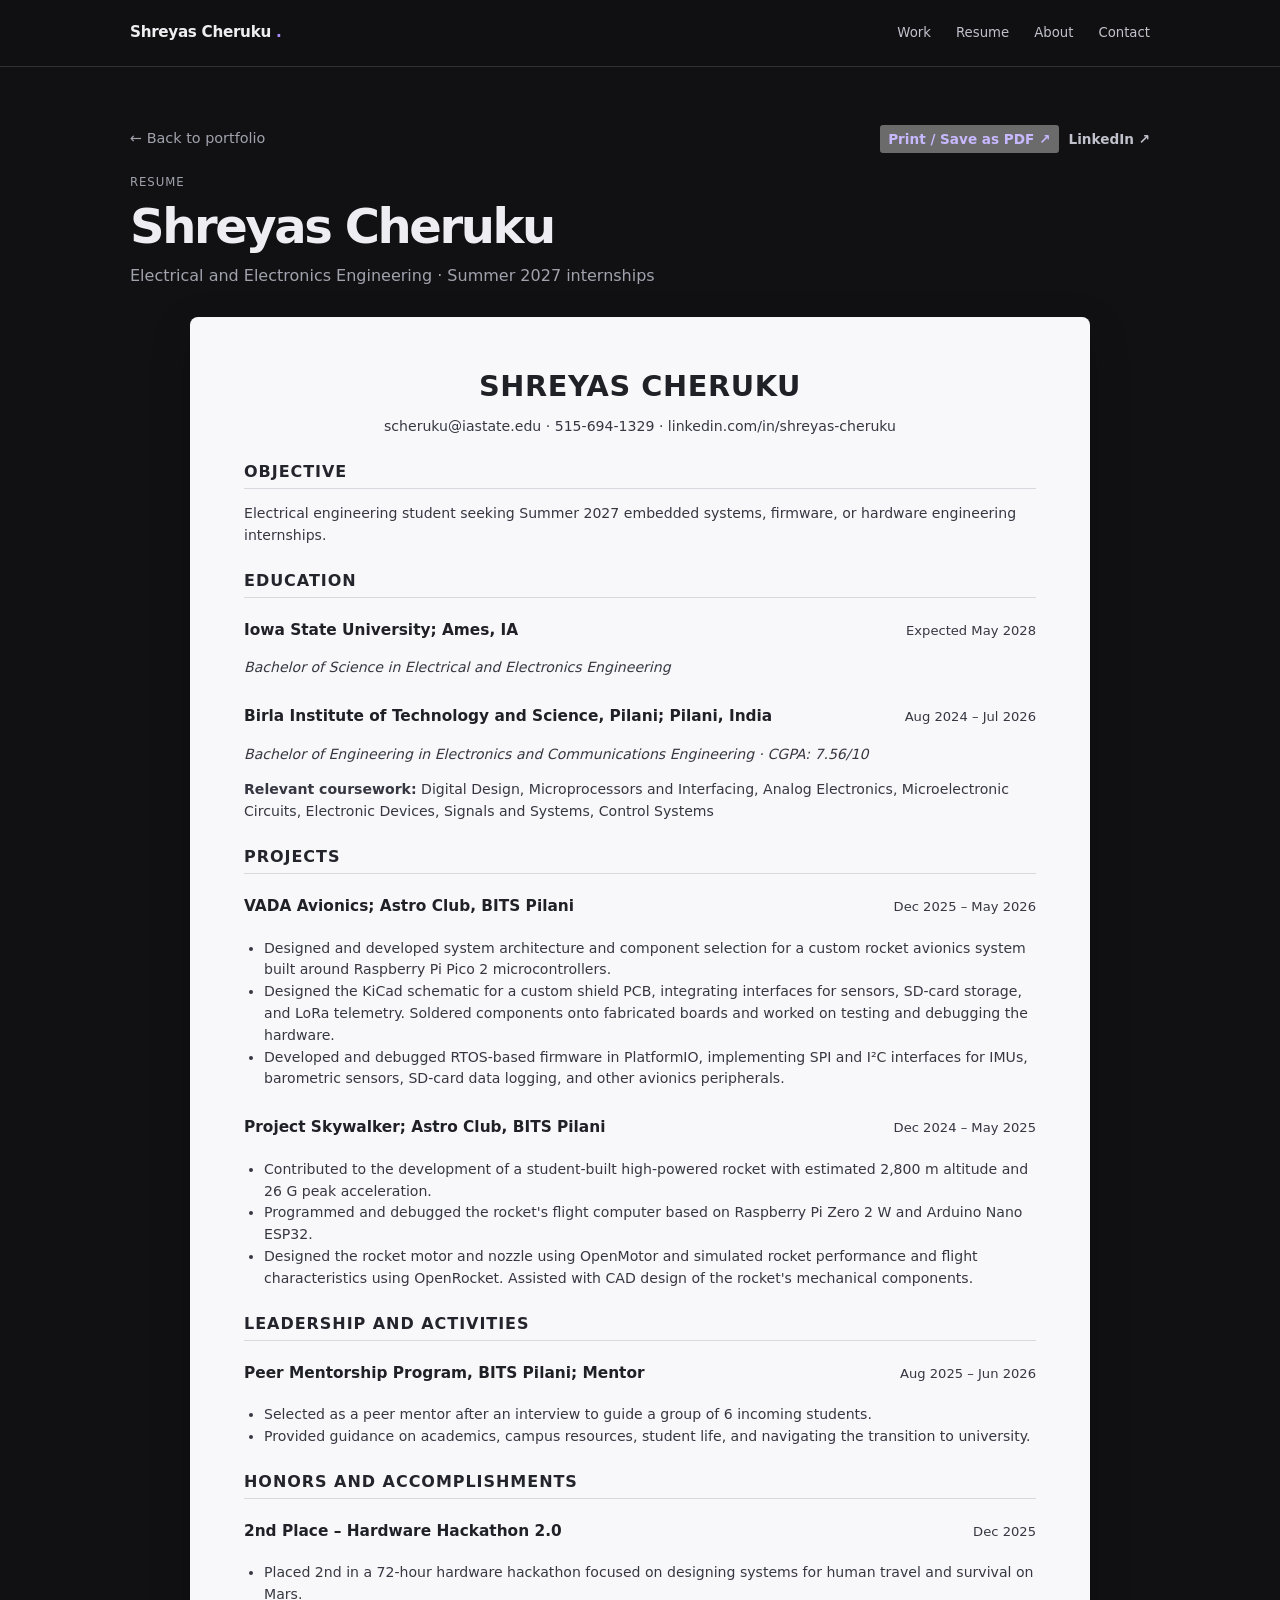
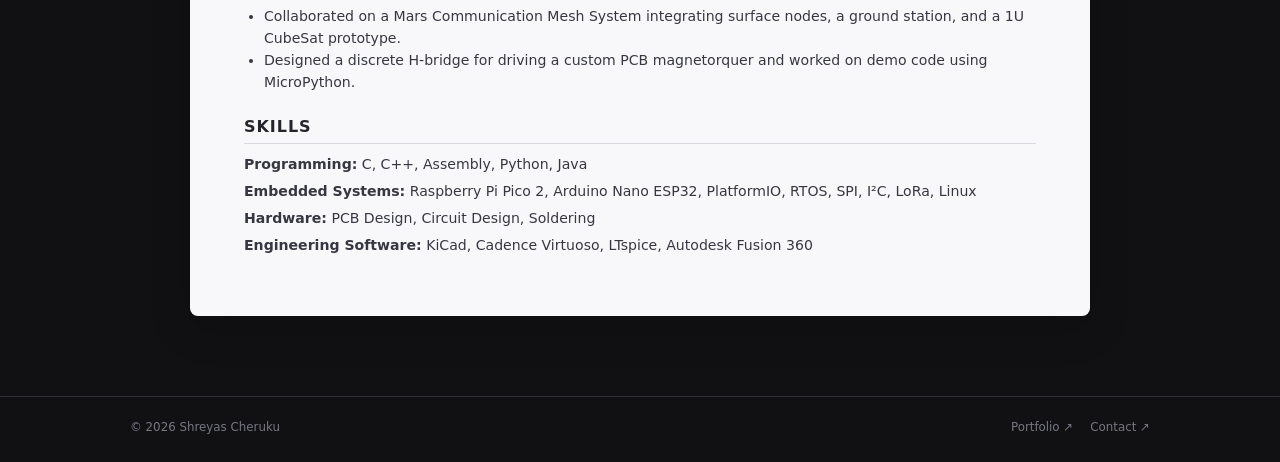
==== resume.html @ 744cbdbd "Add public resume page for portfolio assignment" ====
<!doctype html>
<html lang="en">
<head>
  <meta charset="utf-8">
  <meta name="viewport" content="width=device-width, initial-scale=1">
  <meta name="theme-color" content="#111114">
  <meta name="description" content="Resume of Shreyas Cheruku, electrical and electronics engineering student seeking Summer 2027 internships.">
  <title>Resume | Shreyas Cheruku</title>
  <link rel="stylesheet" href="styles.css?v=5">
  <style>
    .resume-page { padding-top: 58px; padding-bottom: 80px; }
    .resume-head { display:flex; align-items:flex-start; justify-content:space-between; gap:24px; margin-bottom:28px; }
    .resume-head h1 { margin:8px 0 10px; font-size:clamp(2rem,5vw,3rem); letter-spacing:-.05em; }
    .resume-head p { color:var(--muted); margin:0; }
    .resume-actions { display:flex; gap:10px; flex-wrap:wrap; }
    .resume-sheet { background:#f8f8fa; color:#202027; border-radius:8px; padding:clamp(22px,5vw,54px); max-width:900px; margin:0 auto; box-shadow:0 12px 40px rgba(0,0,0,.18); }
    .resume-sheet h2 { font-size:1rem; text-transform:uppercase; letter-spacing:.06em; margin:24px 0 10px; padding-bottom:6px; border-bottom:1px solid #d8d8df; color:#24242c; }
    .resume-sheet h3 { font-size:.96rem; margin:0; color:#202027; }
    .resume-sheet p,.resume-sheet li { font-size:.88rem; line-height:1.55; color:#373742; }
    .resume-name { text-align:center; font-size:1.8rem!important; letter-spacing:.02em!important; margin:0 0 5px!important; }
    .resume-contact { text-align:center; overflow-wrap:anywhere; }
    .resume-entry { margin-bottom:15px; }
    .resume-entry-head { display:flex; justify-content:space-between; gap:14px; align-items:baseline; }
    .resume-date { white-space:nowrap; font-size:.82rem!important; }
    .resume-sub { margin:3px 0!important; font-style:italic; }
    .resume-sheet ul { padding-left:20px; margin:7px 0 0; }
    .resume-skills p { margin:5px 0; }
    .resume-back { color:var(--muted); font-size:.9rem; }
    @media(max-width:600px) { .resume-head { flex-direction:column; } .resume-entry-head { align-items:flex-start; flex-direction:column; gap:0; } .resume-date { white-space:normal; } }
    @media print {
      body { background:white!important; color:#202027!important; }
      .topbar,.resume-head,.footer { display:none!important; }
      .resume-page { padding:0!important; }
      .resume-sheet { max-width:none; box-shadow:none; border-radius:0; padding:0; }
      .resume-sheet h2 { break-after:avoid; }
      .resume-entry { break-inside:avoid; }
      @page { size:letter; margin:.55in; }
    }
  </style>
</head>
<body>
  <header class="topbar">
    <nav class="nav wrap" aria-label="Main navigation">
      <a class="brand" href="index.html">Shreyas Cheruku <span class="brand-dot">.</span></a>
      <button class="menu-toggle" aria-expanded="false" aria-controls="nav-links">Menu</button>
      <div class="nav-links" id="nav-links">
        <a href="index.html#projects">Work</a><a href="resume.html" aria-current="page">Resume</a><a href="index.html#about">About</a><a href="index.html#contact">Contact</a>
      </div>
    </nav>
  </header>
  <main class="resume-page wrap">
    <div class="resume-head">
      <div><a class="resume-back" href="index.html">← Back to portfolio</a><p class="eyebrow" style="margin-top:22px">Resume</p><h1>Shreyas Cheruku</h1><p>Electrical and Electronics Engineering · Summer 2027 internships</p></div>
      <div class="resume-actions"><button class="btn btn-primary" type="button" onclick="window.print()">Print / Save as PDF ↗</button><a class="btn btn-secondary" href="https://www.linkedin.com/in/shreyas-cheruku/" target="_blank" rel="noreferrer">LinkedIn ↗</a></div>
    </div>
    <article class="resume-sheet">
      <h1 class="resume-name">SHREYAS CHERUKU</h1>
      <p class="resume-contact">scheruku@iastate.edu · 515-694-1329 · <a href="https://www.linkedin.com/in/shreyas-cheruku/">linkedin.com/in/shreyas-cheruku</a></p>
      <h2>Objective</h2><p>Electrical engineering student seeking Summer 2027 embedded systems, firmware, or hardware engineering internships.</p>
      <h2>Education</h2>
      <div class="resume-entry"><div class="resume-entry-head"><h3>Iowa State University; Ames, IA</h3><p class="resume-date">Expected May 2028</p></div><p class="resume-sub">Bachelor of Science in Electrical and Electronics Engineering</p></div>
      <div class="resume-entry"><div class="resume-entry-head"><h3>Birla Institute of Technology and Science, Pilani; Pilani, India</h3><p class="resume-date">Aug 2024 – Jul 2026</p></div><p class="resume-sub">Bachelor of Engineering in Electronics and Communications Engineering · CGPA: 7.56/10</p><p><strong>Relevant coursework:</strong> Digital Design, Microprocessors and Interfacing, Analog Electronics, Microelectronic Circuits, Electronic Devices, Signals and Systems, Control Systems</p></div>
      <h2>Projects</h2>
      <div class="resume-entry"><div class="resume-entry-head"><h3>VADA Avionics; Astro Club, BITS Pilani</h3><p class="resume-date">Dec 2025 – May 2026</p></div><ul><li>Designed and developed system architecture and component selection for a custom rocket avionics system built around Raspberry Pi Pico 2 microcontrollers.</li><li>Designed the KiCad schematic for a custom shield PCB, integrating interfaces for sensors, SD-card storage, and LoRa telemetry. Soldered components onto fabricated boards and worked on testing and debugging the hardware.</li><li>Developed and debugged RTOS-based firmware in PlatformIO, implementing SPI and I²C interfaces for IMUs, barometric sensors, SD-card data logging, and other avionics peripherals.</li></ul></div>
      <div class="resume-entry"><div class="resume-entry-head"><h3>Project Skywalker; Astro Club, BITS Pilani</h3><p class="resume-date">Dec 2024 – May 2025</p></div><ul><li>Contributed to the development of a student-built high-powered rocket with estimated 2,800 m altitude and 26 G peak acceleration.</li><li>Programmed and debugged the rocket's flight computer based on Raspberry Pi Zero 2 W and Arduino Nano ESP32.</li><li>Designed the rocket motor and nozzle using OpenMotor and simulated rocket performance and flight characteristics using OpenRocket. Assisted with CAD design of the rocket's mechanical components.</li></ul></div>
      <h2>Leadership and activities</h2><div class="resume-entry"><div class="resume-entry-head"><h3>Peer Mentorship Program, BITS Pilani; Mentor</h3><p class="resume-date">Aug 2025 – Jun 2026</p></div><ul><li>Selected as a peer mentor after an interview to guide a group of 6 incoming students.</li><li>Provided guidance on academics, campus resources, student life, and navigating the transition to university.</li></ul></div>
      <h2>Honors and accomplishments</h2><div class="resume-entry"><div class="resume-entry-head"><h3>2nd Place – Hardware Hackathon 2.0</h3><p class="resume-date">Dec 2025</p></div><ul><li>Placed 2nd in a 72-hour hardware hackathon focused on designing systems for human travel and survival on Mars.</li><li>Collaborated on a Mars Communication Mesh System integrating surface nodes, a ground station, and a 1U CubeSat prototype.</li><li>Designed a discrete H-bridge for driving a custom PCB magnetorquer and worked on demo code using MicroPython.</li></ul></div>
      <h2>Skills</h2><div class="resume-skills"><p><strong>Programming:</strong> C, C++, Assembly, Python, Java</p><p><strong>Embedded Systems:</strong> Raspberry Pi Pico 2, Arduino Nano ESP32, PlatformIO, RTOS, SPI, I²C, LoRa, Linux</p><p><strong>Hardware:</strong> PCB Design, Circuit Design, Soldering</p><p><strong>Engineering Software:</strong> KiCad, Cadence Virtuoso, LTspice, Autodesk Fusion 360</p></div>
    </article>
  </main>
  <footer class="footer"><div class="wrap footer-inner"><span>© <span id="year"></span> Shreyas Cheruku</span><div><a href="index.html">Portfolio ↗</a><a href="index.html#contact">Contact ↗</a></div></div></footer>
  <script>
    document.querySelector('.menu-toggle').addEventListener('click', () => {
      const nav = document.querySelector('.nav-links');
      const open = nav.classList.toggle('open');
      document.querySelector('.menu-toggle').setAttribute('aria-expanded', String(open));
    });
    document.getElementById('year').textContent = new Date().getFullYear();
  </script>
</body>
</html>
---- styles.css ----
:root {
  color-scheme: dark;
  --bg: #111114;
  --surface: #17171c;
  --text: #eeeeF2;
  --muted: #a2a2ad;
  --subtle: #777783;
  --line: #303038;
  --purple: #a78bfa;
  --blue: #78aaf4;
  --max: 1020px;
}
* { box-sizing: border-box; }
html { scroll-behavior: smooth; scroll-padding-top: 82px; }
body { margin: 0; background: var(--bg); color: var(--text); font-family: Inter, ui-sans-serif, system-ui, -apple-system, BlinkMacSystemFont, "Segoe UI", sans-serif; line-height: 1.65; }
a { color: inherit; text-decoration: none; }
button { font: inherit; }
.wrap { width: min(var(--max), calc(100% - 44px)); margin: 0 auto; }
.topbar { position: sticky; top: 0; z-index: 10; background: rgba(17,17,20,.96); border-bottom: 1px solid var(--line); }
.nav { min-height: 66px; display: flex; align-items: center; justify-content: space-between; gap: 22px; }
.brand { font-size: .95rem; font-weight: 650; letter-spacing: -.02em; white-space: nowrap; }
.brand-dot { color: var(--purple); }
.nav-links { display: flex; align-items: center; gap: 25px; color: #c2c2cc; font-size: .83rem; }
.nav-links a { transition: color .15s ease; }
.nav-links a:hover, .footer a:hover { color: var(--purple); }
.menu-toggle { display: none; border: 1px solid var(--line); border-radius: 6px; background: transparent; color: var(--text); padding: 6px 10px; }
.hero { padding-top: 82px; padding-bottom: 55px; }
.hero-content { max-width: 760px; }
.eyebrow { color: var(--purple); font-size: .73rem; letter-spacing: .08em; text-transform: uppercase; margin: 0 0 10px; }
h1, .hero-title { max-width: 100%; font-size: clamp(2.6rem, 6vw, 4rem); line-height: 1.08; letter-spacing: -.055em; margin: 0 0 20px; font-weight: 680; overflow-wrap: normal; }
.hero-copy { max-width: 720px; margin: 0; color: #b7b7c1; font-size: .98rem; line-height: 1.85; }
.availability { display: inline-block; margin: 17px 0 0; color: #d0c2ff; font-size: .84rem; }
.hero-actions { display: flex; align-items: center; flex-wrap: wrap; gap: 18px; margin-top: 23px; }
.btn { display: inline-flex; align-items: center; gap: 7px; font-size: .85rem; font-weight: 600; transition: color .15s ease, border-color .15s ease; }
.btn-primary { color: #c8b8ff; }
.btn-secondary { color: #c1c1cc; }
.btn:hover { color: var(--blue); }
.hero-facts { display: grid; grid-template-columns: minmax(0, .8fr) minmax(0, 1.25fr) minmax(0, 1.4fr); gap: 22px; border-top: 1px solid var(--line); margin-top: 32px; padding-top: 18px; max-width: 850px; }
.hero-facts div { display: flex; flex-direction: column; align-items: flex-start; gap: 4px; min-width: 0; }
.hero-facts span { color: var(--subtle); font-size: .75rem; }
.hero-facts strong { display: block; font-size: .84rem; line-height: 1.5; font-weight: 550; color: #dedee5; }
.section { padding-top: 61px; padding-bottom: 20px; }
.section-heading { display: flex; justify-content: space-between; align-items: end; gap: 30px; margin-bottom: 24px; }
.section-heading .eyebrow { margin-bottom: 5px; }
h2 { font-size: clamp(1.55rem, 3.4vw, 2.1rem); line-height: 1.25; letter-spacing: -.045em; margin: 0; font-weight: 630; }
.section-heading > p { max-width: 380px; margin: 0 0 3px; color: var(--muted); font-size: .84rem; }
.project-list { border-top: 1px solid var(--line); }
.project { display: grid; grid-template-columns: 190px minmax(0, 1fr); gap: 30px; padding: 23px 0 25px; border-bottom: 1px solid var(--line); }
.project-meta { display: flex; flex-direction: column; gap: 5px; color: var(--muted); font-size: .77rem; }
.project-meta span:last-child { color: var(--subtle); font-family: ui-monospace, SFMono-Regular, Menlo, monospace; font-size: .72rem; }
.project-main h3, .timeline-item h3 { font-size: 1.06rem; font-weight: 630; letter-spacing: -.02em; margin: -4px 0 7px; }
.project-main > p, .timeline-item > div > p, .about-copy p { color: var(--muted); font-size: .86rem; line-height: 1.8; margin: 0; }
.tags { display: flex; flex-wrap: wrap; gap: 6px 8px; margin-top: 12px; }
.tags span { color: #c3c0d0; background: #202027; border: 1px solid #34323f; border-radius: 4px; padding: 3px 7px; font-size: .68rem; }
.project-main .contribution { margin-top: 12px; font-size: .8rem; }
.contribution strong { color: #e0dfe8; font-weight: 600; }
.timeline { border-top: 1px solid var(--line); }
.timeline-item { display: grid; grid-template-columns: 55px minmax(0, 1fr); gap: 20px; padding: 22px 0; border-bottom: 1px solid var(--line); }
.timeline-index { color: var(--purple); font-family: ui-monospace, SFMono-Regular, Menlo, monospace; font-size: .76rem; padding-top: 2px; }
.timeline-item h3 { margin: 0 0 4px; }
.timeline-item .timeline-sub { color: #d0c1ff; font-size: .78rem; margin-bottom: 7px; }
.skills-grid { display: grid; grid-template-columns: repeat(4, minmax(0, 1fr)); gap: 25px; border-top: 1px solid var(--line); padding-top: 21px; }
.skill-group h3 { font-size: .87rem; font-weight: 620; margin: 0 0 8px; }
.skill-group p { color: var(--muted); font-size: .81rem; line-height: 1.85; margin: 0; }
.about-grid { display: grid; grid-template-columns: .9fr 1.1fr; gap: 60px; border-top: 1px solid var(--line); padding-top: 22px; }
.about-copy p + p { margin-top: 13px; }
.education-list { display: flex; flex-direction: column; gap: 22px; }
.education-item { display: flex; gap: 14px; align-items: flex-start; }
.school-mark { display: grid; place-items: center; flex: 0 0 39px; height: 39px; border: 1px solid #393544; border-radius: 5px; color: #c9b8ff; font-size: .65rem; font-weight: 700; }
.education-item h3 { font-size: .9rem; font-weight: 620; margin: 0 0 2px; }
.education-item p { color: #c5c5ce; font-size: .82rem; margin: 0; }
.education-item div > span { display: block; color: var(--subtle); font-size: .74rem; margin-top: 3px; }
.contact-section { padding-top: 76px; padding-bottom: 65px; }
.contact-section h2 { max-width: 650px; font-size: clamp(1.8rem, 4vw, 2.6rem); }
.contact-copy { max-width: 630px; color: var(--muted); font-size: .88rem; margin: 12px 0 0; }
.footer { border-top: 1px solid var(--line); color: var(--subtle); font-size: .74rem; padding: 21px 0 25px; }
.footer-inner { display: flex; align-items: center; justify-content: space-between; flex-wrap: wrap; gap: 15px; }
.footer-inner div { display: flex; flex-wrap: wrap; gap: 17px; }
@media (max-width: 760px) {
  .nav-links { gap: 15px; }
  .project { grid-template-columns: 145px minmax(0, 1fr); gap: 20px; }
  .skills-grid { grid-template-columns: repeat(2, minmax(0, 1fr)); row-gap: 24px; }
  .about-grid { gap: 30px; }
}
@media (max-width: 600px) {
  .wrap { width: min(var(--max), calc(100% - 32px)); }
  .nav { min-height: 60px; }
  .menu-toggle { display: block; }
  .nav-links { display: none; position: absolute; top: 60px; left: 0; right: 0; padding: 8px 20px 16px; background: var(--bg); border-bottom: 1px solid var(--line); flex-direction: column; align-items: stretch; gap: 0; }
  .nav-links.open { display: flex; }
  .nav-links a { padding: 10px 0; }
  .hero { padding-top: 58px; padding-bottom: 35px; }
  h1, .hero-title { font-size: clamp(2.6rem, 11vw, 3.7rem); line-height: 1.05; letter-spacing: -.06em; max-width: 100%; }
  .hero-facts { grid-template-columns: repeat(2, minmax(0, 1fr)); gap: 17px 20px; margin-top: 30px; }
  .hero-facts div:last-child { grid-column: 1 / -1; }
  .section { padding-top: 48px; }
  .section-heading { display: block; }
  .section-heading > p { margin-top: 10px; }
  .project { grid-template-columns: 1fr; gap: 8px; padding: 19px 0 21px; }
  .project-meta { flex-direction: row; align-items: center; justify-content: space-between; }
  .project-main h3 { margin-top: 0; }
  .skills-grid { grid-template-columns: 1fr 1fr; gap: 22px 17px; }
  .about-grid { grid-template-columns: 1fr; gap: 25px; }
  .timeline-item { grid-template-columns: 30px minmax(0, 1fr); gap: 12px; }
  .contact-section { padding-top: 58px; padding-bottom: 50px; }
  .footer-inner { align-items: flex-start; flex-direction: column; }
}
@media (prefers-reduced-motion: reduce) { html { scroll-behavior: auto; } }


/* Project detail modal */
.hero-facts { grid-template-columns: minmax(0, .8fr) minmax(0, 1.25fr) minmax(0, 1.6fr); }
.hero-facts strong { overflow-wrap: anywhere; }
.project-detail-link { display: inline-flex; margin-top: 14px; padding: 0; border: 0; background: none; color: #c5b4ff; font: inherit; font-size: .81rem; font-weight: 600; cursor: pointer; }
.project-detail-link:hover { color: var(--blue); }
.project-detail-link:focus-visible, .modal-dialog button:focus-visible { outline: 2px solid var(--blue); outline-offset: 4px; }
.project-modal[hidden] { display: none; }
.project-modal { position: fixed; inset: 0; z-index: 50; display: grid; place-items: center; padding: 24px; }
.modal-backdrop { position: absolute; inset: 0; background: rgba(4,4,9,.82); backdrop-filter: blur(4px); }
.modal-dialog { position: relative; width: min(900px, 100%); max-height: min(800px, calc(100vh - 48px)); overflow: auto; padding: 30px 34px 22px; border: 1px solid #3a3946; border-radius: 9px; background: #17171d; box-shadow: 0 24px 80px rgba(0,0,0,.4); }
.modal-topline { display: flex; justify-content: space-between; align-items: center; gap: 20px; padding-bottom: 15px; border-bottom: 1px solid var(--line); color: var(--subtle); font-size: .72rem; letter-spacing: .04em; }
.modal-close { width: 38px; height: 38px; border: 1px solid #393845; border-radius: 5px; background: #202027; color: #dedde8; font-size: 1.5rem; line-height: 1; cursor: pointer; }
.modal-category { margin: 24px 0 7px; color: var(--purple); font-size: .72rem; letter-spacing: .06em; text-transform: uppercase; }
.modal-dialog h2 { font-size: clamp(1.7rem, 4vw, 2.45rem); letter-spacing: -.045em; }
.modal-subtitle { color: var(--subtle); font-size: .8rem; margin: 8px 0 23px; }
.modal-tabs { display: flex; gap: 26px; border-bottom: 1px solid var(--line); }
.modal-tabs button { position: relative; padding: 11px 0 12px; border: 0; background: none; color: var(--muted); font-size: .82rem; cursor: pointer; }
.modal-tabs button[aria-selected="true"] { color: #e9e4ff; }
.modal-tabs button[aria-selected="true"]::after { position: absolute; content: ""; height: 2px; left: 0; right: 0; bottom: -1px; background: var(--purple); }
.modal-content { min-height: 190px; padding: 23px 0 26px; color: #c1c1cb; font-size: .9rem; line-height: 1.8; }
.modal-content h3 { margin: 19px 0 7px; color: var(--text); font-size: 1rem; }
.modal-content p { margin: 0 0 13px; }
.modal-content ul { padding-left: 20px; margin: 8px 0 16px; }
.modal-content li { margin: 0 0 7px; padding-left: 3px; }
.modal-content li::marker { color: var(--purple); }
.modal-bottom { display: flex; align-items: center; justify-content: space-between; gap: 20px; padding-top: 17px; border-top: 1px solid var(--line); }
.copy-project-link, .modal-pagination button { border: 0; padding: 6px 0; background: none; color: #dedde8; font-size: .78rem; cursor: pointer; }
.copy-project-link span { margin-left: 9px; font-size: 1rem; }
.modal-pagination { display: flex; align-items: center; gap: 20px; }
.modal-pagination button:disabled { opacity: .35; cursor: default; }
body.modal-open { overflow: hidden; }
@media (max-width: 600px) {
  .hero-facts { grid-template-columns: repeat(2, minmax(0, 1fr)); }
  .hero-facts div:last-child { grid-column: 1 / -1; }
  .project-modal { padding: 10px; }
  .modal-dialog { max-height: calc(100vh - 20px); padding: 19px 18px 15px; }
  .modal-tabs { gap: 18px; }
  .modal-content { min-height: 150px; }
  .modal-bottom { align-items: flex-start; flex-direction: column; gap: 9px; }
  .modal-pagination { width: 100%; justify-content: space-between; }
}
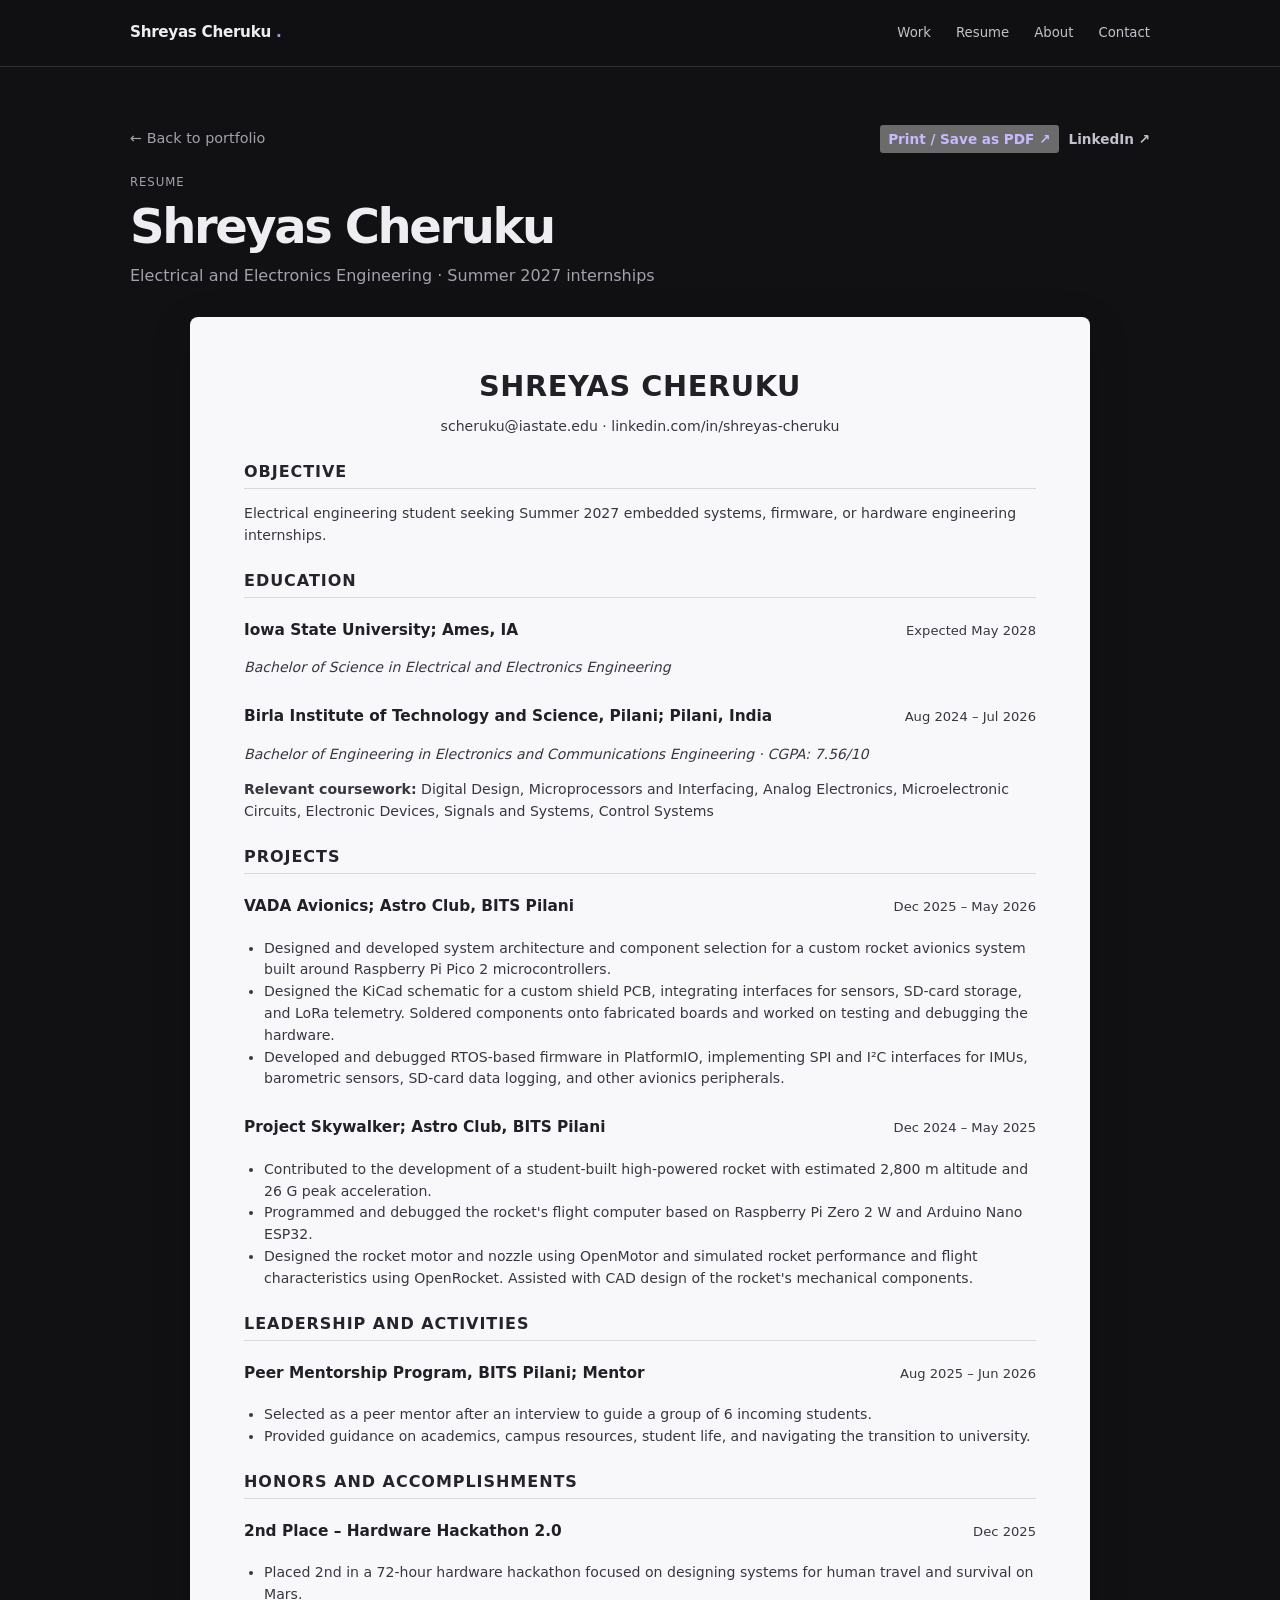
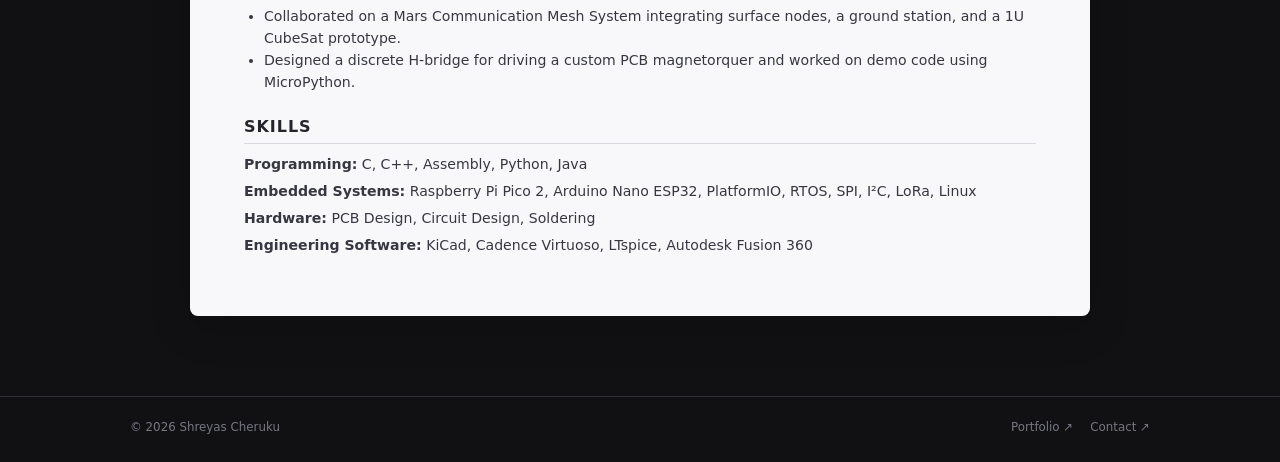
==== commit 2633d9e3: "Update resume page" ====
--- a/resume.html
+++ b/resume.html
@@ -55,7 +55,7 @@
     </div>
     <article class="resume-sheet">
       <h1 class="resume-name">SHREYAS CHERUKU</h1>
-      <p class="resume-contact">scheruku@iastate.edu · 515-694-1329 · <a href="https://www.linkedin.com/in/shreyas-cheruku/">linkedin.com/in/shreyas-cheruku</a></p>
+      <p class="resume-contact">scheruku@iastate.edu · <a href="https://www.linkedin.com/in/shreyas-cheruku/">linkedin.com/in/shreyas-cheruku</a></p>
       <h2>Objective</h2><p>Electrical engineering student seeking Summer 2027 embedded systems, firmware, or hardware engineering internships.</p>
       <h2>Education</h2>
       <div class="resume-entry"><div class="resume-entry-head"><h3>Iowa State University; Ames, IA</h3><p class="resume-date">Expected May 2028</p></div><p class="resume-sub">Bachelor of Science in Electrical and Electronics Engineering</p></div>
